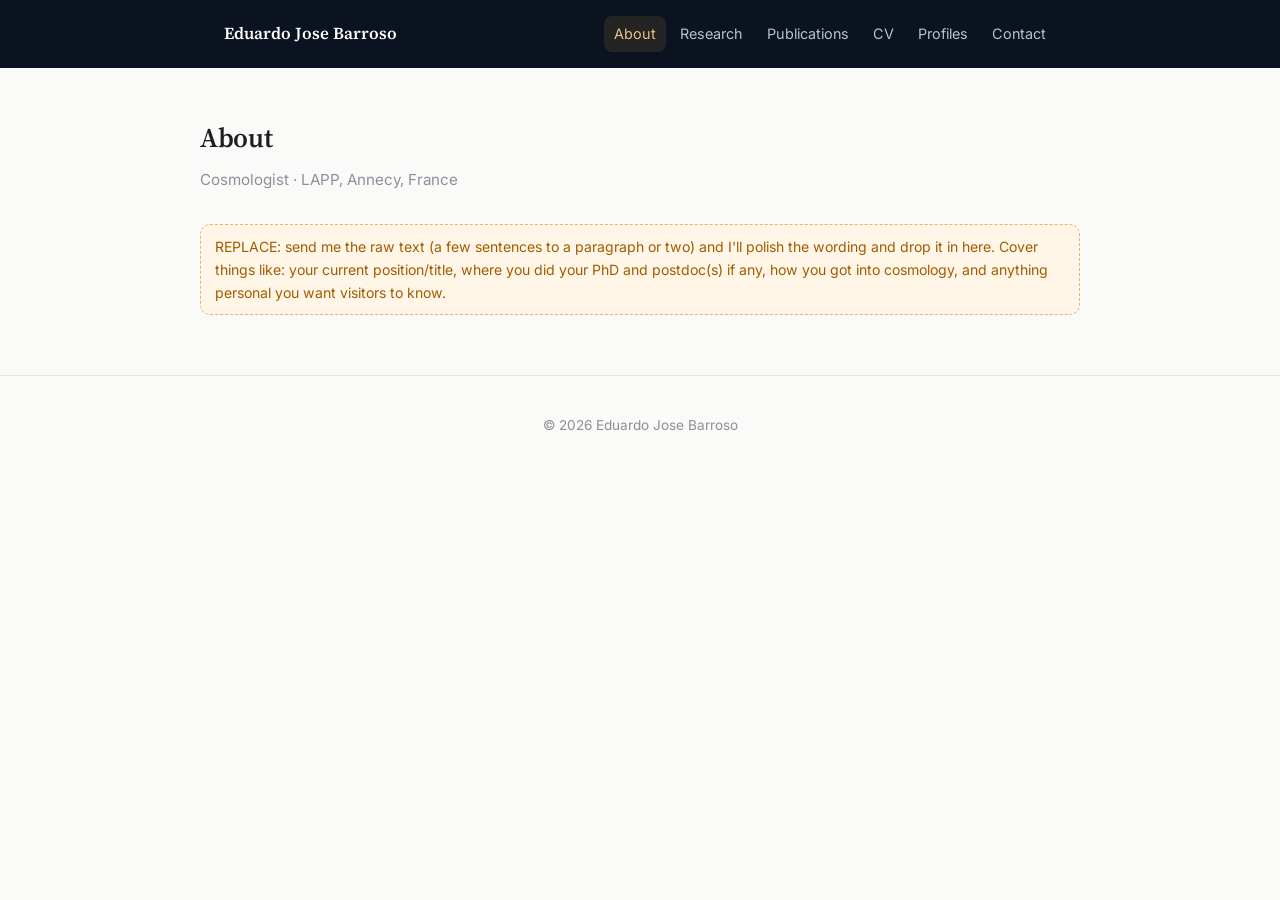
==== about.html @ cbc3ebbe "Redesign as multi-page site with a card-grid landing page Replace the single-page anchor layout with" ====
<!DOCTYPE html>
<html lang="en">
<head>
<meta charset="UTF-8">
<meta name="viewport" content="width=device-width, initial-scale=1.0">
<title>About — Eduardo Jose Barroso</title>
<meta name="description" content="About Eduardo Jose Barroso, cosmologist at LAPP, Annecy, France.">
<link rel="canonical" href="https://eduardojsbarroso.github.io/about.html">
<link rel="icon" href="data:image/svg+xml,<svg xmlns=%22http://www.w3.org/2000/svg%22 viewBox=%220 0 100 100%22><text y=%22.9em%22 font-size=%2290%22>🌌</text></svg>">
<link rel="preconnect" href="https://fonts.googleapis.com">
<link rel="preconnect" href="https://fonts.gstatic.com" crossorigin>
<link href="https://fonts.googleapis.com/css2?family=Source+Serif+4:wght@500;600&family=Inter:wght@400;500;600&display=swap" rel="stylesheet">
<link rel="stylesheet" href="assets/style.css">
</head>
<body>

<div class="topnav">
  <div class="wrap">
    <a class="brand" href="index.html">Eduardo Jose Barroso</a>
    <nav>
      <a href="about.html" class="active">About</a>
      <a href="research.html">Research</a>
      <a href="publications.html">Publications</a>
      <a href="cv.html">CV</a>
      <a href="profiles.html">Profiles</a>
      <a href="contact.html">Contact</a>
    </nav>
  </div>
</div>

<main class="page wrap">
  <h1>About</h1>
  <p class="page-sub">Cosmologist · LAPP, Annecy, France</p>

  <section>
    <p class="placeholder">
      REPLACE: send me the raw text (a few sentences to a paragraph or two) and I'll
      polish the wording and drop it in here. Cover things like: your current
      position/title, where you did your PhD and postdoc(s) if any, how you got
      into cosmology, and anything personal you want visitors to know.
    </p>
  </section>
</main>

<footer class="site-footer">
  <div class="wrap"><p>&copy; <span class="year"></span> Eduardo Jose Barroso</p></div>
</footer>

<script>
  document.querySelectorAll('.year').forEach(function (el) {
    el.textContent = new Date().getFullYear();
  });
</script>

</body>
</html>
---- assets/style.css ----
/* ============================================================
   Design tokens
   ============================================================ */
:root {
  --navy-900: #0b1220;
  --navy-800: #101a2e;
  --navy-700: #17233d;
  --gold: #d9a441;
  --gold-soft: #e8c184;
  --bg: #fafaf8;
  --surface: #ffffff;
  --border: #e6e4df;
  --text: #1c1e22;
  --muted: #5b6270;
  --muted-soft: #8b909b;
  --max-width: 880px;
  --radius: 14px;
}

* { box-sizing: border-box; }

html { scroll-behavior: smooth; }

body {
  margin: 0;
  font-family: 'Inter', -apple-system, BlinkMacSystemFont, "Segoe UI", Helvetica, Arial, sans-serif;
  color: var(--text);
  background: var(--bg);
  line-height: 1.65;
}

h1, h2, h3 {
  font-family: 'Source Serif 4', Georgia, 'Times New Roman', serif;
  font-weight: 600;
  letter-spacing: -0.01em;
}

a { color: inherit; }

.wrap {
  max-width: var(--max-width);
  margin: 0 auto;
  padding: 0 24px;
}

/* ============================================================
   Hero (home page)
   ============================================================ */
.hero {
  position: relative;
  background: radial-gradient(ellipse at top, var(--navy-700) 0%, var(--navy-900) 70%);
  color: #f4f5f7;
  padding: 72px 0 56px;
  overflow: hidden;
}

/* faint starfield, no image assets needed */
.hero::before {
  content: "";
  position: absolute;
  inset: 0;
  background-image:
    radial-gradient(1.5px 1.5px at 10% 20%, rgba(255,255,255,0.5), transparent),
    radial-gradient(1.5px 1.5px at 80% 15%, rgba(255,255,255,0.4), transparent),
    radial-gradient(1px 1px at 60% 40%, rgba(255,255,255,0.35), transparent),
    radial-gradient(1.5px 1.5px at 30% 65%, rgba(255,255,255,0.3), transparent),
    radial-gradient(1px 1px at 90% 70%, rgba(255,255,255,0.4), transparent),
    radial-gradient(1.5px 1.5px at 45% 85%, rgba(255,255,255,0.3), transparent),
    radial-gradient(1px 1px at 20% 90%, rgba(255,255,255,0.3), transparent);
  pointer-events: none;
}

.hero .wrap {
  position: relative;
  text-align: center;
}

.avatar {
  width: 152px;
  height: 152px;
  border-radius: 50%;
  object-fit: cover;
  background: #22314e;
  border: 3px solid rgba(217, 164, 65, 0.55);
  box-shadow: 0 8px 30px rgba(0,0,0,0.35);
  margin-bottom: 22px;
}

.hero h1 {
  margin: 0 0 6px;
  font-size: 2.1rem;
  color: #ffffff;
}

.hero .tagline {
  margin: 0 0 18px;
  color: var(--gold-soft);
  font-size: 1.02rem;
  letter-spacing: 0.01em;
}

.hero .intro {
  max-width: 560px;
  margin: 0 auto;
  color: #c9cedb;
  font-size: 0.98rem;
}

/* ============================================================
   Section cards grid (home page)
   ============================================================ */
.card-grid {
  display: grid;
  grid-template-columns: repeat(3, 1fr);
  gap: 18px;
  padding: 44px 0 56px;
}

.card {
  display: flex;
  flex-direction: column;
  align-items: flex-start;
  gap: 10px;
  background: var(--surface);
  border: 1px solid var(--border);
  border-radius: var(--radius);
  padding: 24px 22px;
  text-decoration: none;
  color: var(--text);
  transition: transform 0.18s ease, box-shadow 0.18s ease, border-color 0.18s ease;
}

.card:hover {
  transform: translateY(-3px);
  box-shadow: 0 12px 28px rgba(15, 23, 42, 0.08);
  border-color: rgba(217, 164, 65, 0.5);
}

.card .icon {
  width: 34px;
  height: 34px;
  color: var(--gold);
}

.card h2 {
  margin: 0;
  font-size: 1.08rem;
}

.card p {
  margin: 0;
  color: var(--muted);
  font-size: 0.9rem;
}

/* ============================================================
   Top nav (sub-pages)
   ============================================================ */
.topnav {
  background: var(--navy-900);
  color: #f4f5f7;
}

.topnav .wrap {
  display: flex;
  align-items: center;
  justify-content: space-between;
  gap: 16px;
  padding: 16px 24px;
  flex-wrap: wrap;
}

.topnav .brand {
  font-family: 'Source Serif 4', Georgia, serif;
  font-weight: 600;
  font-size: 1.05rem;
  text-decoration: none;
  color: #ffffff;
}

.topnav nav {
  display: flex;
  gap: 4px;
  flex-wrap: wrap;
}

.topnav nav a {
  text-decoration: none;
  color: #b9c0cf;
  font-size: 0.9rem;
  padding: 6px 10px;
  border-radius: 8px;
  transition: color 0.15s ease, background 0.15s ease;
}

.topnav nav a:hover {
  color: #ffffff;
  background: rgba(255,255,255,0.06);
}

.topnav nav a.active {
  color: var(--gold-soft);
  background: rgba(217, 164, 65, 0.12);
}

/* ============================================================
   Page content (sub-pages)
   ============================================================ */
main.page {
  padding: 48px 0 24px;
}

main.page h1 {
  font-size: 1.7rem;
  margin: 0 0 6px;
}

main.page .page-sub {
  color: var(--muted-soft);
  margin: 0 0 32px;
  font-size: 0.95rem;
}

main.page section {
  margin-bottom: 36px;
}

main.page h2 {
  font-size: 1.1rem;
  margin: 0 0 12px;
}

main.page p {
  margin: 0 0 14px;
}

.placeholder {
  color: #a15c00;
  background: #fff6e8;
  border: 1px dashed #e3b56a;
  border-radius: 10px;
  padding: 10px 14px;
  font-size: 0.88rem;
}

/* Buttons / link chips */
.btn {
  display: inline-flex;
  align-items: center;
  gap: 8px;
  background: var(--navy-900);
  color: #ffffff !important;
  text-decoration: none;
  padding: 10px 18px;
  border-radius: 10px;
  font-size: 0.92rem;
  transition: background 0.15s ease;
}
.btn:hover { background: var(--navy-700); }

.btn-outline {
  display: inline-flex;
  align-items: center;
  gap: 8px;
  background: transparent;
  color: var(--text) !important;
  text-decoration: none;
  padding: 9px 16px;
  border: 1px solid var(--border);
  border-radius: 10px;
  font-size: 0.92rem;
  transition: border-color 0.15s ease, color 0.15s ease;
}
.btn-outline:hover { border-color: var(--gold); color: #a15c00 !important; }

.btn-row {
  display: flex;
  flex-wrap: wrap;
  gap: 10px;
  margin: 4px 0 18px;
}

/* Publications list */
.pub-list {
  list-style: none;
  padding: 0;
  margin: 0;
}
.pub-list li {
  padding: 16px 0;
  border-top: 1px solid var(--border);
}
.pub-list li:first-child { border-top: none; }
.pub-title {
  display: block;
  font-weight: 600;
  margin-bottom: 2px;
}
.pub-authors, .pub-venue {
  display: block;
  color: var(--muted);
  font-size: 0.9rem;
}
.pub-venue { margin-top: 2px; }
.pub-list a { color: #1d4ed8; text-decoration: none; }
.pub-list a:hover { text-decoration: underline; }

/* Profile links grid */
.profile-grid {
  display: grid;
  grid-template-columns: repeat(2, 1fr);
  gap: 12px;
}
.profile-link {
  display: flex;
  align-items: center;
  gap: 12px;
  border: 1px solid var(--border);
  border-radius: 12px;
  padding: 14px 16px;
  text-decoration: none;
  color: var(--text);
  transition: border-color 0.15s ease, background 0.15s ease;
}
.profile-link:hover {
  border-color: var(--gold);
  background: #fffaf1;
}
.profile-link .icon {
  width: 20px;
  height: 20px;
  color: var(--gold);
  flex-shrink: 0;
}
.profile-link .label {
  font-weight: 600;
  font-size: 0.95rem;
  display: block;
}
.profile-link .sub {
  color: var(--muted-soft);
  font-size: 0.8rem;
  display: block;
}

/* Contact list */
.contact-list {
  list-style: none;
  padding: 0;
  margin: 0;
}
.contact-list li {
  padding: 10px 0;
  border-top: 1px solid var(--border);
  font-size: 0.95rem;
}
.contact-list li:first-child { border-top: none; }
.contact-list a { color: #1d4ed8; text-decoration: none; }
.contact-list a:hover { text-decoration: underline; }

/* Keywords */
.keywords {
  list-style: none;
  padding: 0;
  margin: 0;
  display: flex;
  flex-wrap: wrap;
  gap: 8px;
}
.keywords li {
  background: #f2f4f8;
  color: var(--muted);
  padding: 5px 12px;
  border-radius: 12px;
  font-size: 0.85rem;
}

/* Education / CV entries */
.entry {
  display: flex;
  justify-content: space-between;
  align-items: baseline;
  gap: 16px;
  flex-wrap: wrap;
  padding: 14px 0;
  border-top: 1px solid var(--border);
}
.entry:first-child { border-top: none; }
.entry .entry-main strong { display: block; font-size: 0.98rem; }
.entry .entry-main span { color: var(--muted); font-size: 0.88rem; }

/* ============================================================
   Footer
   ============================================================ */
.site-footer {
  border-top: 1px solid var(--border);
  padding: 24px 0 44px;
  color: var(--muted-soft);
  font-size: 0.85rem;
  text-align: center;
}

/* ============================================================
   Responsive
   ============================================================ */
@media (max-width: 720px) {
  .card-grid { grid-template-columns: repeat(2, 1fr); }
  .profile-grid { grid-template-columns: 1fr; }
}

@media (max-width: 460px) {
  .card-grid { grid-template-columns: 1fr; }
  .hero { padding: 56px 0 40px; }
  .hero h1 { font-size: 1.7rem; }
  .topnav .wrap { flex-direction: column; align-items: flex-start; }
}
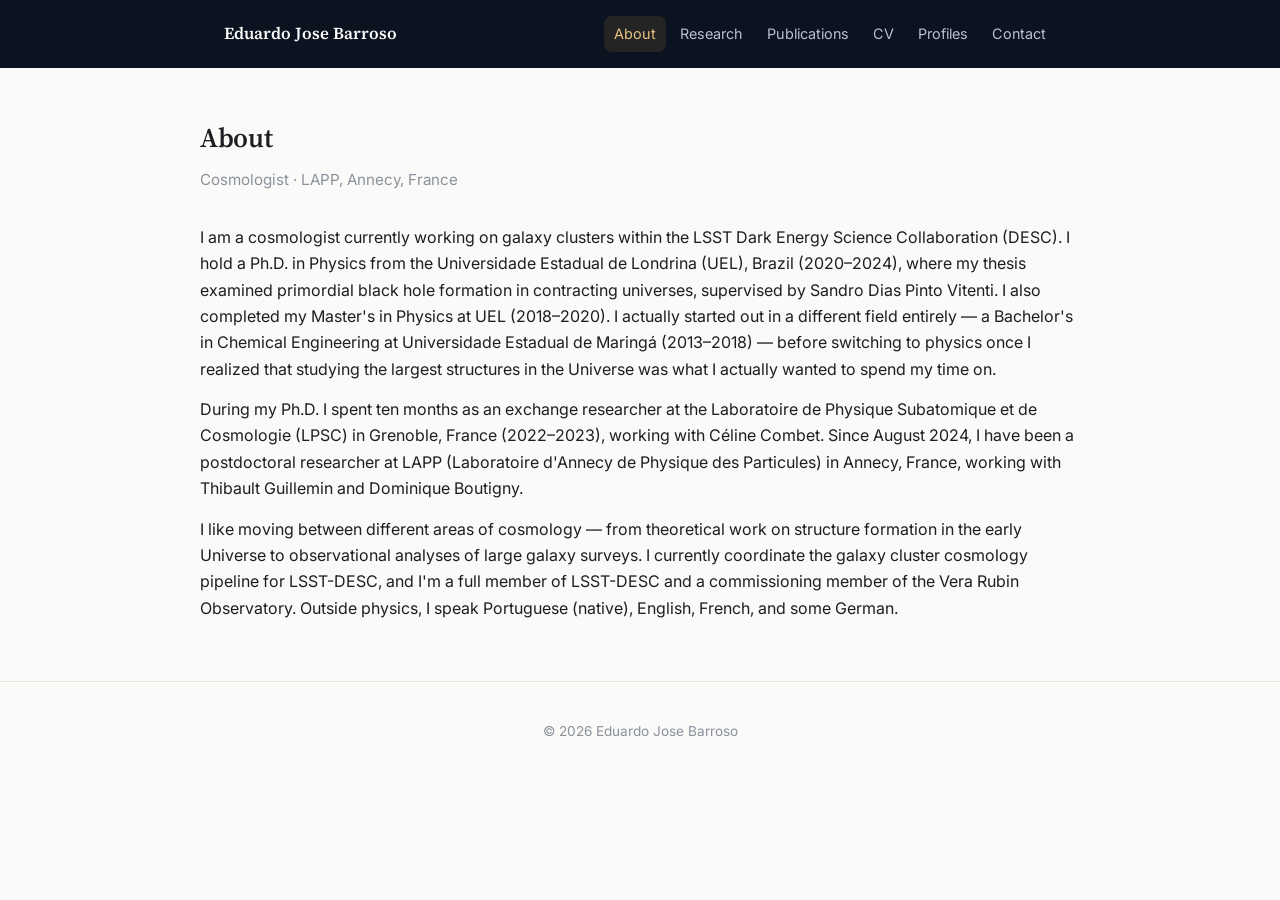
==== commit 9ed02f20: "Fill in real content: bio, research, publications, CV, profiles, contact Replace placeholders with a" ====
--- a/about.html
+++ b/about.html
@@ -33,11 +33,34 @@
   <p class="page-sub">Cosmologist · LAPP, Annecy, France</p>
 
   <section>
-    <p class="placeholder">
-      REPLACE: send me the raw text (a few sentences to a paragraph or two) and I'll
-      polish the wording and drop it in here. Cover things like: your current
-      position/title, where you did your PhD and postdoc(s) if any, how you got
-      into cosmology, and anything personal you want visitors to know.
+    <p>
+      I am a cosmologist currently working on galaxy clusters within the LSST
+      Dark Energy Science Collaboration (DESC). I hold a Ph.D. in Physics from
+      the Universidade Estadual de Londrina (UEL), Brazil (2020–2024), where my
+      thesis examined primordial black hole formation in contracting universes,
+      supervised by Sandro Dias Pinto Vitenti. I also completed my Master's in
+      Physics at UEL (2018–2020). I actually started out in a different field
+      entirely — a Bachelor's in Chemical Engineering at Universidade Estadual
+      de Maringá (2013–2018) — before switching to physics once I realized that
+      studying the largest structures in the Universe was what I actually wanted
+      to spend my time on.
+    </p>
+    <p>
+      During my Ph.D. I spent ten months as an exchange researcher at the
+      Laboratoire de Physique Subatomique et de Cosmologie (LPSC) in Grenoble,
+      France (2022–2023), working with Céline Combet. Since August 2024, I have
+      been a postdoctoral researcher at LAPP (Laboratoire d'Annecy de Physique
+      des Particules) in Annecy, France, working with Thibault Guillemin and
+      Dominique Boutigny.
+    </p>
+    <p>
+      I like moving between different areas of cosmology — from theoretical
+      work on structure formation in the early Universe to observational
+      analyses of large galaxy surveys. I currently coordinate the galaxy
+      cluster cosmology pipeline for LSST-DESC, and I'm a full member of
+      LSST-DESC and a commissioning member of the Vera Rubin Observatory.
+      Outside physics, I speak Portuguese (native), English, French, and some
+      German.
     </p>
   </section>
 </main>
--- a/assets/style.css
+++ b/assets/style.css
@@ -234,6 +234,14 @@
   margin: 0 0 14px;
 }
 
+main.page code {
+  font-family: "SFMono-Regular", Consolas, Menlo, monospace;
+  font-size: 0.88em;
+  background: #f2f4f8;
+  padding: 1px 5px;
+  border-radius: 5px;
+}
+
 .placeholder {
   color: #a15c00;
   background: #fff6e8;
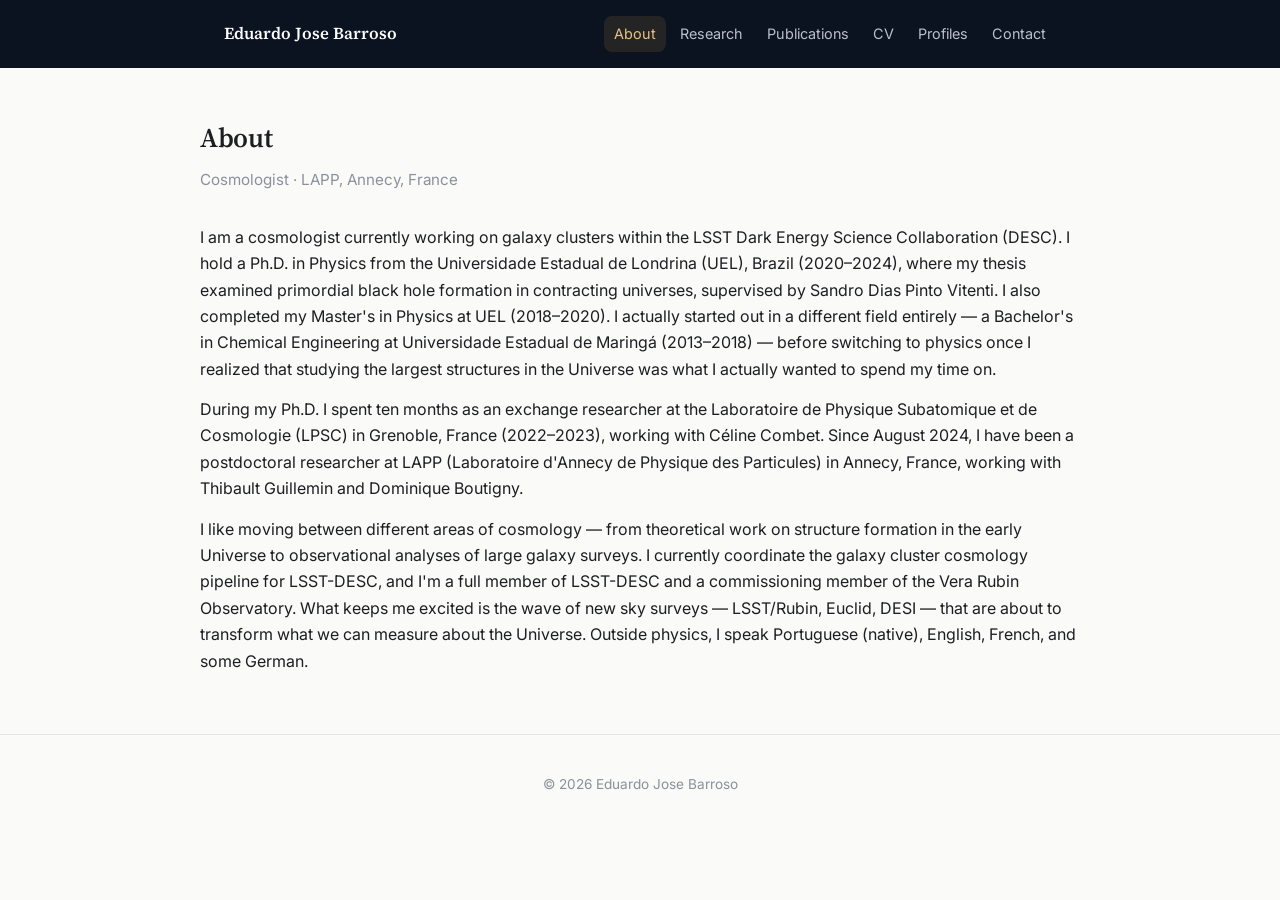
==== commit c7b7a1ed: "Rework homepage intro and enrich About/Research with more of your statement Homepage intro now leads" ====
--- a/about.html
+++ b/about.html
@@ -59,8 +59,10 @@
       analyses of large galaxy surveys. I currently coordinate the galaxy
       cluster cosmology pipeline for LSST-DESC, and I'm a full member of
       LSST-DESC and a commissioning member of the Vera Rubin Observatory.
-      Outside physics, I speak Portuguese (native), English, French, and some
-      German.
+      What keeps me excited is the wave of new sky surveys — LSST/Rubin,
+      Euclid, DESI — that are about to transform what we can measure about
+      the Universe. Outside physics, I speak Portuguese (native), English,
+      French, and some German.
     </p>
   </section>
 </main>
--- a/assets/style.css
+++ b/assets/style.css
@@ -242,13 +242,30 @@
   border-radius: 5px;
 }
 
-.placeholder {
-  color: #a15c00;
-  background: #fff6e8;
-  border: 1px dashed #e3b56a;
-  border-radius: 10px;
-  padding: 10px 14px;
+.note {
+  color: var(--muted-soft);
   font-size: 0.88rem;
+  font-style: italic;
+}
+
+.pipeline-figure {
+  margin: 24px 0 30px;
+  padding: 0;
+}
+.pipeline-diagram {
+  width: 100%;
+  height: auto;
+  display: block;
+  background: var(--surface);
+  border: 1px solid var(--border);
+  border-radius: var(--radius);
+  padding: 8px 0;
+}
+.pipeline-figure figcaption {
+  margin-top: 8px;
+  font-size: 0.82rem;
+  color: var(--muted-soft);
+  text-align: center;
 }
 
 /* Buttons / link chips */
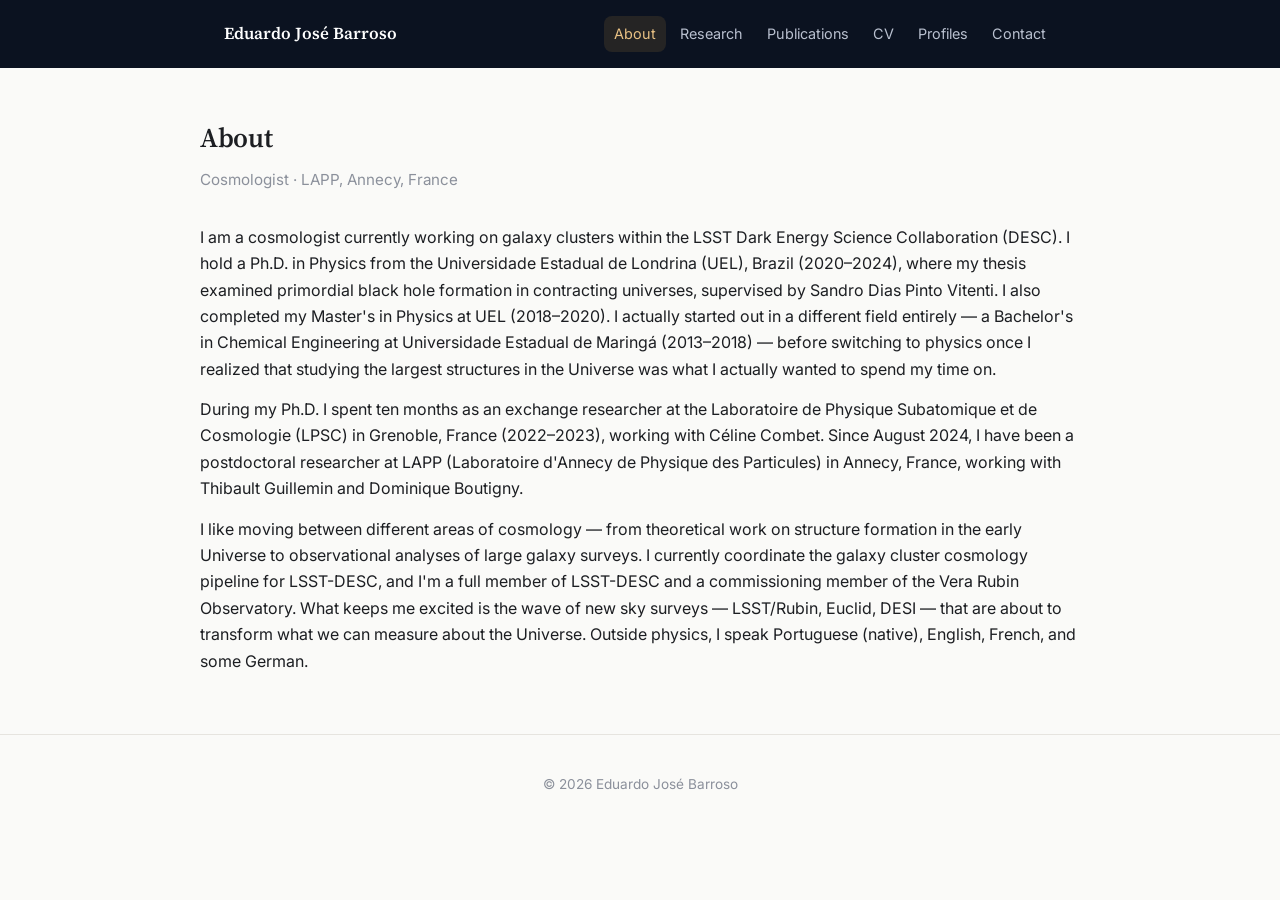
==== commit cfd76500: "Use accented "José" throughout the site Your name is Eduardo José Barroso; update every title, meta " ====
--- a/about.html
+++ b/about.html
@@ -3,8 +3,8 @@
 <head>
 <meta charset="UTF-8">
 <meta name="viewport" content="width=device-width, initial-scale=1.0">
-<title>About — Eduardo Jose Barroso</title>
-<meta name="description" content="About Eduardo Jose Barroso, cosmologist at LAPP, Annecy, France.">
+<title>About — Eduardo José Barroso</title>
+<meta name="description" content="About Eduardo José Barroso, cosmologist at LAPP, Annecy, France.">
 <link rel="canonical" href="https://eduardojsbarroso.github.io/about.html">
 <link rel="icon" href="data:image/svg+xml,<svg xmlns=%22http://www.w3.org/2000/svg%22 viewBox=%220 0 100 100%22><text y=%22.9em%22 font-size=%2290%22>🌌</text></svg>">
 <link rel="preconnect" href="https://fonts.googleapis.com">
@@ -16,7 +16,7 @@
 
 <div class="topnav">
   <div class="wrap">
-    <a class="brand" href="index.html">Eduardo Jose Barroso</a>
+    <a class="brand" href="index.html">Eduardo José Barroso</a>
     <nav>
       <a href="about.html" class="active">About</a>
       <a href="research.html">Research</a>
@@ -68,7 +68,7 @@
 </main>
 
 <footer class="site-footer">
-  <div class="wrap"><p>&copy; <span class="year"></span> Eduardo Jose Barroso</p></div>
+  <div class="wrap"><p>&copy; <span class="year"></span> Eduardo José Barroso</p></div>
 </footer>
 
 <script>
--- a/assets/style.css
+++ b/assets/style.css
@@ -252,20 +252,46 @@
   margin: 24px 0 30px;
   padding: 0;
 }
-.pipeline-diagram {
+.pipeline-figure img {
+  display: block;
   width: 100%;
   height: auto;
-  display: block;
   background: var(--surface);
   border: 1px solid var(--border);
   border-radius: var(--radius);
-  padding: 8px 0;
+  padding: 14px;
 }
 .pipeline-figure figcaption {
   margin-top: 8px;
   font-size: 0.82rem;
   color: var(--muted-soft);
   text-align: center;
+}
+
+.figure-row {
+  display: flex;
+  align-items: center;
+  gap: 24px;
+  margin: 24px 0 30px;
+  flex-wrap: wrap;
+}
+.figure-row-img {
+  display: block;
+  width: 100%;
+  max-width: 300px;
+  height: auto;
+  flex-shrink: 0;
+  background: var(--surface);
+  border: 1px solid var(--border);
+  border-radius: var(--radius);
+  padding: 10px;
+}
+.figure-row-text {
+  flex: 1;
+  min-width: 240px;
+}
+.figure-row-text p {
+  margin: 0;
 }
 
 /* Buttons / link chips */
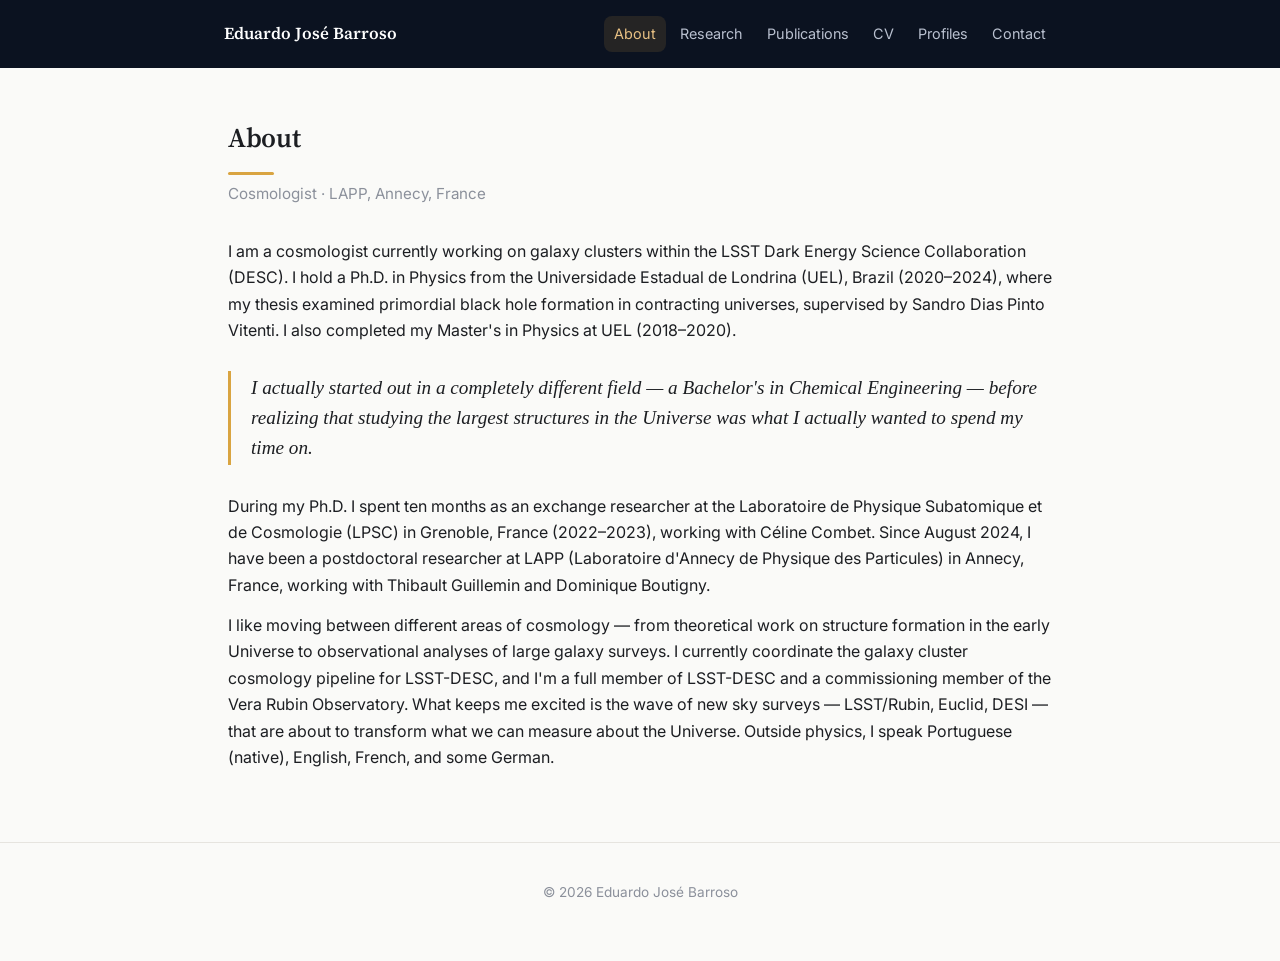
==== commit 558464cf: "Design polish: status chip, entrance animation, pull-quote, spacing - Homepage: add a "Currently" st" ====
--- a/about.html
+++ b/about.html
@@ -39,12 +39,16 @@
       the Universidade Estadual de Londrina (UEL), Brazil (2020–2024), where my
       thesis examined primordial black hole formation in contracting universes,
       supervised by Sandro Dias Pinto Vitenti. I also completed my Master's in
-      Physics at UEL (2018–2020). I actually started out in a different field
-      entirely — a Bachelor's in Chemical Engineering at Universidade Estadual
-      de Maringá (2013–2018) — before switching to physics once I realized that
-      studying the largest structures in the Universe was what I actually wanted
-      to spend my time on.
+      Physics at UEL (2018–2020).
     </p>
+
+    <blockquote class="pull-quote">
+      I actually started out in a completely different field — a Bachelor's
+      in Chemical Engineering — before realizing that studying the largest
+      structures in the Universe was what I actually wanted to spend my
+      time on.
+    </blockquote>
+
     <p>
       During my Ph.D. I spent ten months as an exchange researcher at the
       Laboratoire de Physique Subatomique et de Cosmologie (LPSC) in Grenoble,
--- a/assets/style.css
+++ b/assets/style.css
@@ -21,6 +21,11 @@
 
 html { scroll-behavior: smooth; }
 
+html, body {
+  overflow-x: hidden;
+  max-width: 100%;
+}
+
 body {
   margin: 0;
   font-family: 'Inter', -apple-system, BlinkMacSystemFont, "Segoe UI", Helvetica, Arial, sans-serif;
@@ -40,7 +45,7 @@
 .wrap {
   max-width: var(--max-width);
   margin: 0 auto;
-  padding: 0 24px;
+  padding: 0 28px;
 }
 
 /* ============================================================
@@ -106,6 +111,58 @@
   font-size: 0.98rem;
 }
 
+.status-chip {
+  display: inline-flex;
+  align-items: center;
+  gap: 8px;
+  margin: 20px auto 0;
+  padding: 7px 16px;
+  border: 1px solid rgba(217, 164, 65, 0.35);
+  border-radius: 999px;
+  background: rgba(217, 164, 65, 0.08);
+  color: var(--gold-soft);
+  font-size: 0.84rem;
+}
+
+.status-dot {
+  width: 7px;
+  height: 7px;
+  border-radius: 50%;
+  background: var(--gold);
+  flex-shrink: 0;
+  animation: statusPulse 2.2s ease-in-out infinite;
+}
+
+/* ------------------------------------------------------------
+   Hero entrance animation
+   ------------------------------------------------------------ */
+@keyframes heroFadeIn {
+  from { opacity: 0; transform: translateY(14px); }
+  to { opacity: 1; transform: translateY(0); }
+}
+@keyframes statusPulse {
+  0%, 100% { opacity: 1; }
+  50% { opacity: 0.35; }
+}
+.hero .avatar,
+.hero h1,
+.hero .tagline,
+.hero .intro,
+.hero .status-chip {
+  animation: heroFadeIn 0.7s ease both;
+}
+.hero h1 { animation-delay: 0.08s; }
+.hero .tagline { animation-delay: 0.16s; }
+.hero .intro { animation-delay: 0.24s; }
+.hero .status-chip { animation-delay: 0.32s; }
+
+@media (prefers-reduced-motion: reduce) {
+  .hero .avatar, .hero h1, .hero .tagline, .hero .intro, .hero .status-chip {
+    animation: none;
+  }
+  .status-dot { animation: none; }
+}
+
 /* ============================================================
    Section cards grid (home page)
    ============================================================ */
@@ -207,12 +264,26 @@
    Page content (sub-pages)
    ============================================================ */
 main.page {
-  padding: 48px 0 24px;
+  padding-top: 48px;
+  padding-bottom: 24px;
 }
 
 main.page h1 {
+  position: relative;
   font-size: 1.7rem;
   margin: 0 0 6px;
+  padding-bottom: 14px;
+}
+
+main.page h1::after {
+  content: "";
+  position: absolute;
+  left: 0;
+  bottom: 0;
+  width: 46px;
+  height: 3px;
+  border-radius: 2px;
+  background: var(--gold);
 }
 
 main.page .page-sub {
@@ -222,7 +293,18 @@
 }
 
 main.page section {
-  margin-bottom: 36px;
+  margin-bottom: 48px;
+}
+
+.pull-quote {
+  font-family: 'Source Serif 4', Georgia, serif;
+  font-style: italic;
+  font-size: 1.2rem;
+  line-height: 1.55;
+  color: var(--text);
+  border-left: 3px solid var(--gold);
+  padding: 2px 0 2px 20px;
+  margin: 28px 0;
 }
 
 main.page h2 {
